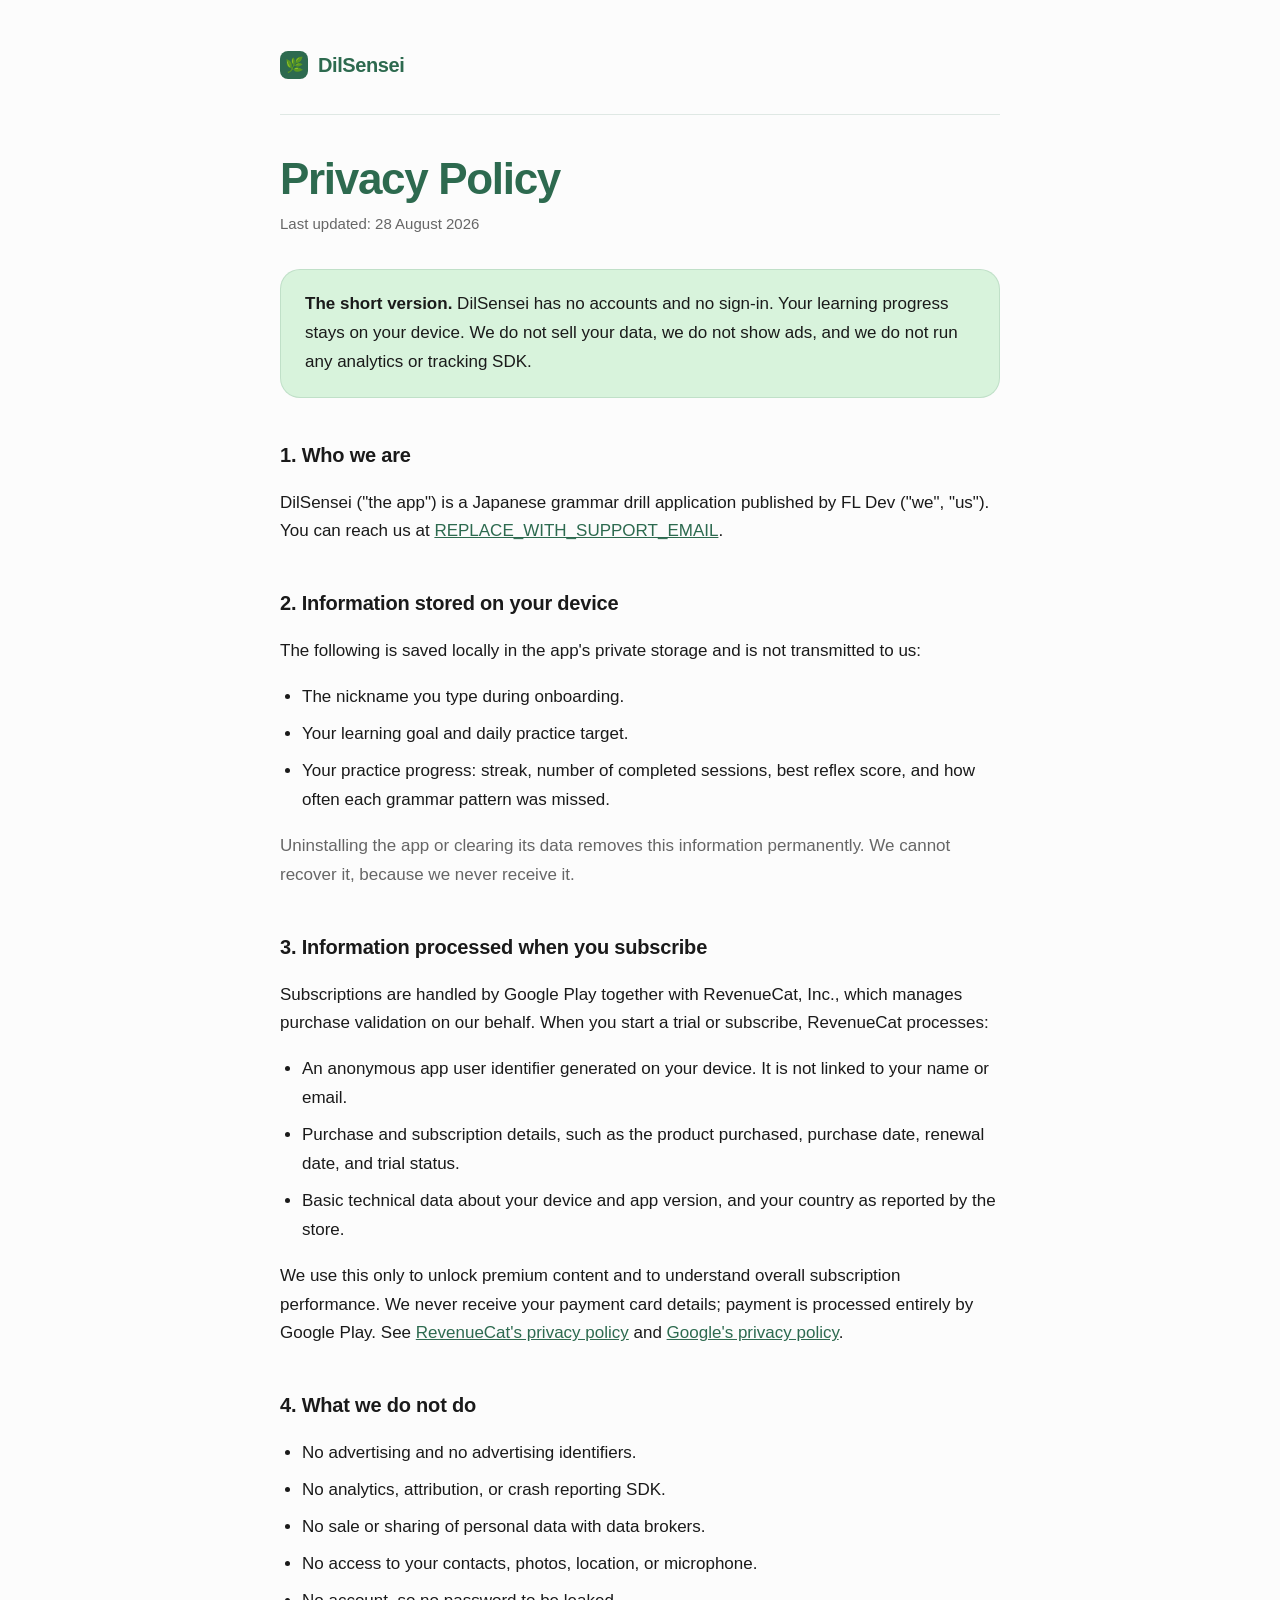
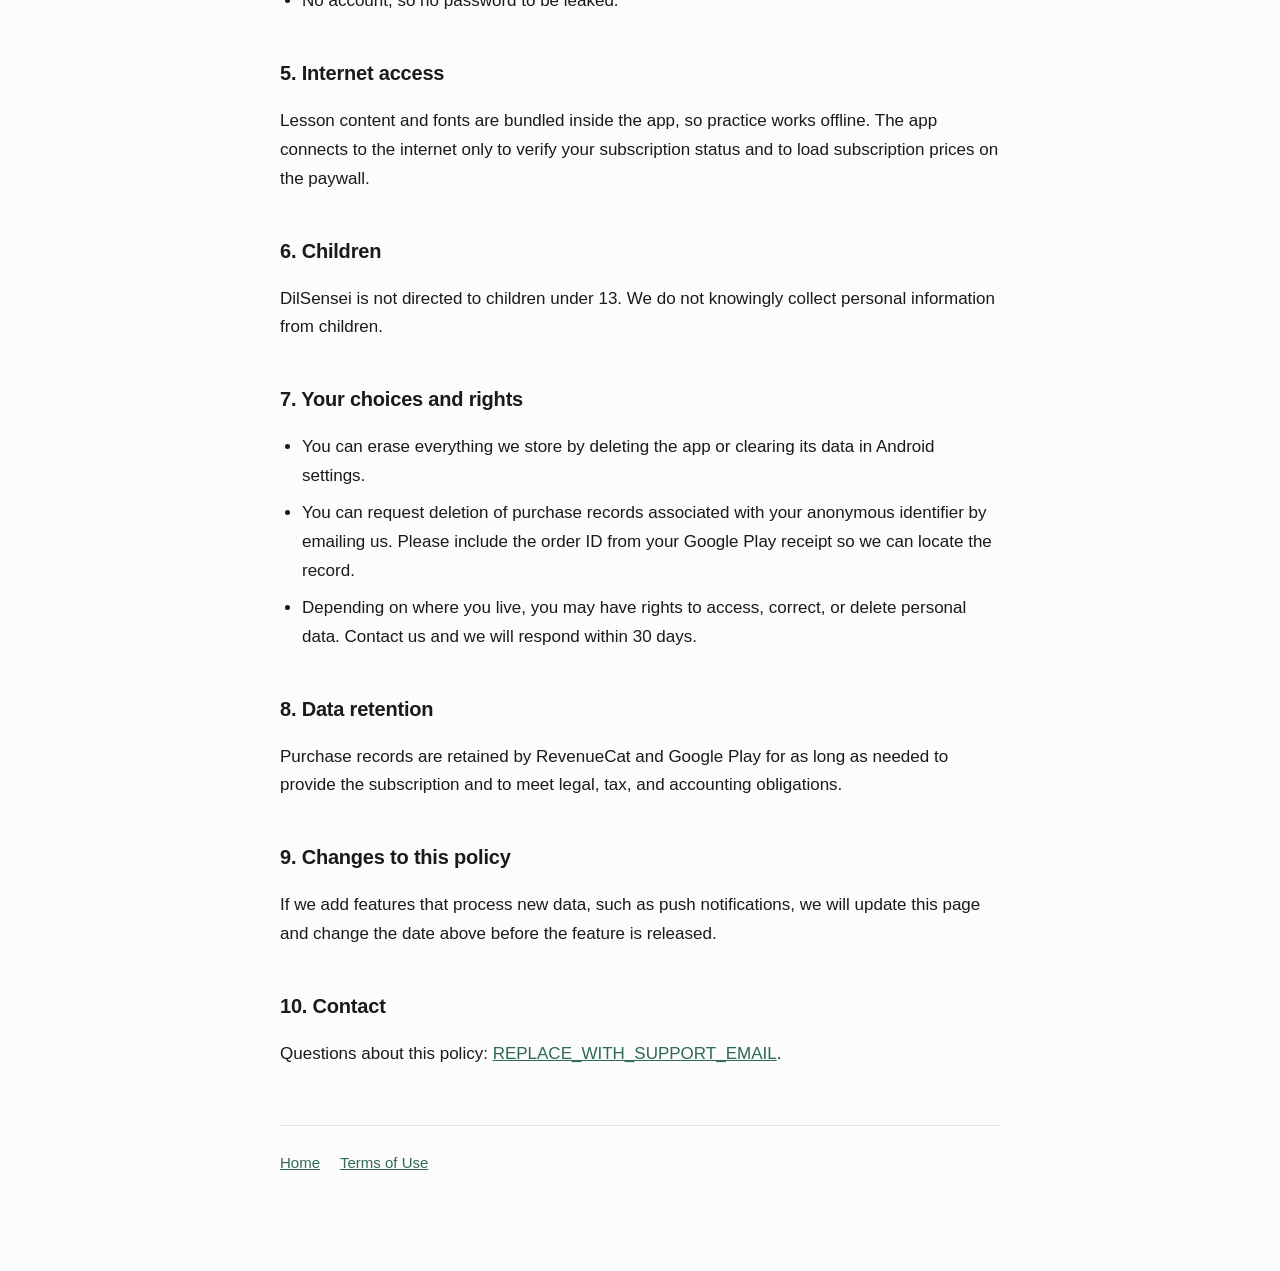
==== docs/privacy.html @ 4e3a9a5a "first init" ====
<!DOCTYPE html>
<html lang="en">
  <head>
    <meta charset="utf-8" />
    <meta name="viewport" content="width=device-width, initial-scale=1" />
    <title>Privacy Policy — DilSensei</title>
    <meta
      name="description"
      content="Privacy Policy for DilSensei, a Japanese grammar reflex drill app."
    />
    <link rel="stylesheet" href="style.css" />
  </head>
  <body>
    <div class="wrap">
      <header>
        <a class="brand" href="index.html">
          <span class="leaf" aria-hidden="true">&#127807;</span> DilSensei
        </a>
      </header>

      <main>
        <h1>Privacy Policy</h1>
        <p class="updated">Last updated: 28 August 2026</p>

        <div class="callout">
          <p>
            <strong>The short version.</strong> DilSensei has no accounts and no
            sign-in. Your learning progress stays on your device. We do not sell
            your data, we do not show ads, and we do not run any analytics or
            tracking SDK.
          </p>
        </div>

        <h2>1. Who we are</h2>
        <p>
          DilSensei ("the app") is a Japanese grammar drill application published
          by FL Dev ("we", "us"). You can reach us at
          <a href="mailto:REPLACE_WITH_SUPPORT_EMAIL"
            >REPLACE_WITH_SUPPORT_EMAIL</a
          >.
        </p>

        <h2>2. Information stored on your device</h2>
        <p>
          The following is saved locally in the app's private storage and is not
          transmitted to us:
        </p>
        <ul>
          <li>The nickname you type during onboarding.</li>
          <li>Your learning goal and daily practice target.</li>
          <li>
            Your practice progress: streak, number of completed sessions, best
            reflex score, and how often each grammar pattern was missed.
          </li>
        </ul>
        <p class="muted">
          Uninstalling the app or clearing its data removes this information
          permanently. We cannot recover it, because we never receive it.
        </p>

        <h2>3. Information processed when you subscribe</h2>
        <p>
          Subscriptions are handled by Google Play together with RevenueCat, Inc.,
          which manages purchase validation on our behalf. When you start a trial
          or subscribe, RevenueCat processes:
        </p>
        <ul>
          <li>
            An anonymous app user identifier generated on your device. It is not
            linked to your name or email.
          </li>
          <li>
            Purchase and subscription details, such as the product purchased,
            purchase date, renewal date, and trial status.
          </li>
          <li>
            Basic technical data about your device and app version, and your
            country as reported by the store.
          </li>
        </ul>
        <p>
          We use this only to unlock premium content and to understand overall
          subscription performance. We never receive your payment card details;
          payment is processed entirely by Google Play. See
          <a href="https://www.revenuecat.com/privacy/" rel="noopener"
            >RevenueCat's privacy policy</a
          >
          and
          <a href="https://policies.google.com/privacy" rel="noopener"
            >Google's privacy policy</a
          >.
        </p>

        <h2>4. What we do not do</h2>
        <ul>
          <li>No advertising and no advertising identifiers.</li>
          <li>No analytics, attribution, or crash reporting SDK.</li>
          <li>No sale or sharing of personal data with data brokers.</li>
          <li>No access to your contacts, photos, location, or microphone.</li>
          <li>No account, so no password to be leaked.</li>
        </ul>

        <h2>5. Internet access</h2>
        <p>
          Lesson content and fonts are bundled inside the app, so practice works
          offline. The app connects to the internet only to verify your
          subscription status and to load subscription prices on the paywall.
        </p>

        <h2>6. Children</h2>
        <p>
          DilSensei is not directed to children under 13. We do not knowingly
          collect personal information from children.
        </p>

        <h2>7. Your choices and rights</h2>
        <ul>
          <li>
            You can erase everything we store by deleting the app or clearing its
            data in Android settings.
          </li>
          <li>
            You can request deletion of purchase records associated with your
            anonymous identifier by emailing us. Please include the order ID from
            your Google Play receipt so we can locate the record.
          </li>
          <li>
            Depending on where you live, you may have rights to access, correct,
            or delete personal data. Contact us and we will respond within 30
            days.
          </li>
        </ul>

        <h2>8. Data retention</h2>
        <p>
          Purchase records are retained by RevenueCat and Google Play for as long
          as needed to provide the subscription and to meet legal, tax, and
          accounting obligations.
        </p>

        <h2>9. Changes to this policy</h2>
        <p>
          If we add features that process new data, such as push notifications,
          we will update this page and change the date above before the feature
          is released.
        </p>

        <h2>10. Contact</h2>
        <p>
          Questions about this policy:
          <a href="mailto:REPLACE_WITH_SUPPORT_EMAIL"
            >REPLACE_WITH_SUPPORT_EMAIL</a
          >.
        </p>
      </main>

      <footer>
        <a href="index.html">Home</a>
        <a href="terms.html">Terms of Use</a>
      </footer>
    </div>
  </body>
</html>
---- docs/style.css ----
:root {
  --background: #fcfcfc;
  --primary: #2d6a4f;
  --secondary: #d8f3dc;
  --text: #1a1a1a;
  --muted: #666666;
  --border: rgba(45, 106, 79, 0.14);
}

* {
  box-sizing: border-box;
}

body {
  margin: 0;
  padding: 0 24px 96px;
  background: var(--background);
  color: var(--text);
  font-family:
    "Plus Jakarta Sans", -apple-system, BlinkMacSystemFont, "Segoe UI", Roboto,
    Helvetica, Arial, sans-serif;
  font-size: 17px;
  line-height: 1.7;
  -webkit-font-smoothing: antialiased;
}

.wrap {
  max-width: 720px;
  margin: 0 auto;
}

header {
  padding: 48px 0 32px;
  border-bottom: 1px solid var(--border);
  margin-bottom: 40px;
}

.brand {
  display: inline-flex;
  align-items: center;
  gap: 10px;
  text-decoration: none;
  color: var(--primary);
  font-weight: 700;
  letter-spacing: -0.02em;
  font-size: 20px;
}

.leaf {
  width: 28px;
  height: 28px;
  border-radius: 8px;
  background: var(--primary);
  display: inline-flex;
  align-items: center;
  justify-content: center;
  color: var(--secondary);
  font-size: 15px;
}

h1 {
  font-size: clamp(32px, 6vw, 44px);
  line-height: 1.1;
  letter-spacing: -0.03em;
  margin: 24px 0 8px;
  color: var(--primary);
}

h2 {
  font-size: 20px;
  letter-spacing: -0.01em;
  margin: 40px 0 8px;
}

.updated {
  color: var(--muted);
  font-size: 15px;
  margin: 0 0 8px;
}

p,
li {
  color: var(--text);
}

.muted {
  color: var(--muted);
}

ul {
  padding-left: 22px;
}

li {
  margin-bottom: 8px;
}

a {
  color: var(--primary);
}

.callout {
  background: var(--secondary);
  border: 1px solid var(--border);
  border-radius: 20px;
  padding: 20px 24px;
  margin: 32px 0;
}

.callout p {
  margin: 0;
}

footer {
  margin-top: 56px;
  padding-top: 24px;
  border-top: 1px solid var(--border);
  color: var(--muted);
  font-size: 15px;
  display: flex;
  gap: 20px;
  flex-wrap: wrap;
}

.card-grid {
  display: grid;
  gap: 12px;
  margin-top: 28px;
}

.card {
  display: block;
  padding: 20px 24px;
  border: 1px solid var(--border);
  border-radius: 20px;
  text-decoration: none;
  color: var(--text);
  background: #ffffff;
  transition: border-color 160ms ease;
}

.card:hover {
  border-color: var(--primary);
}

.card strong {
  display: block;
  color: var(--primary);
  margin-bottom: 2px;
}
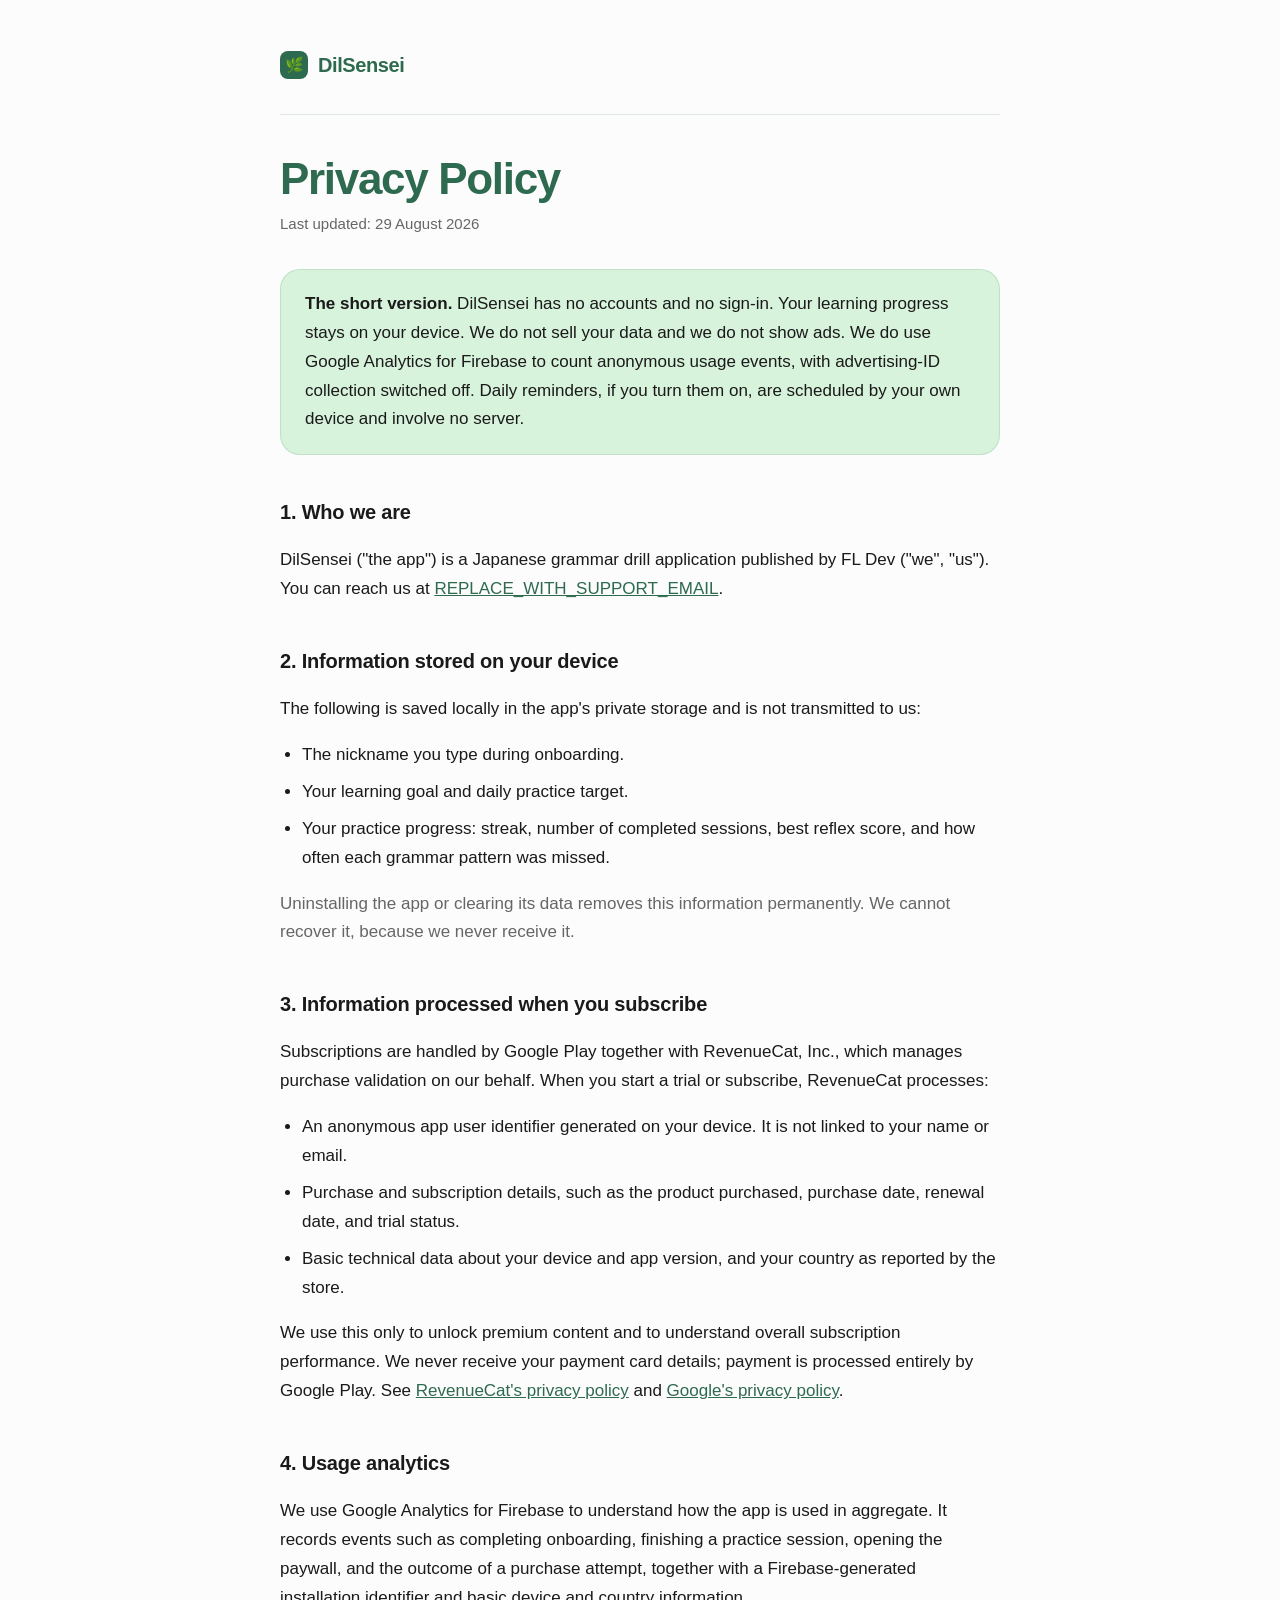
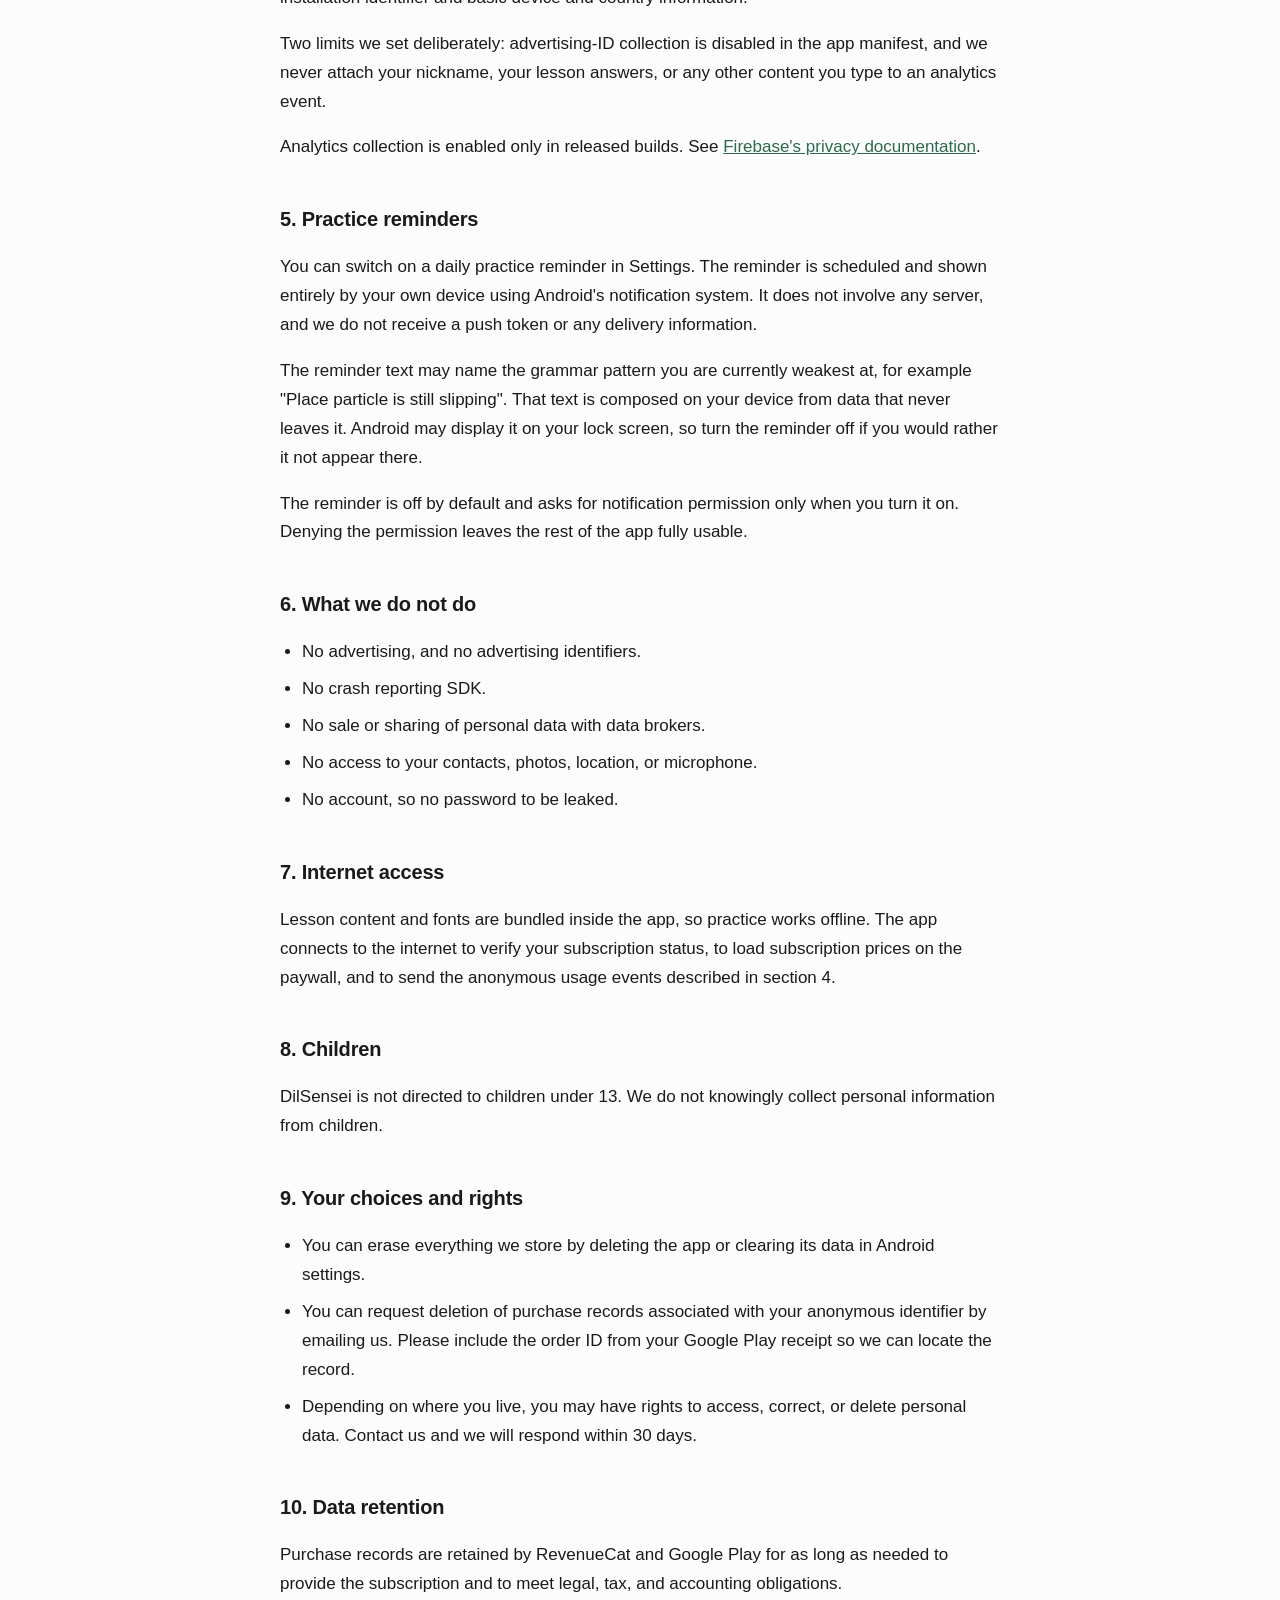
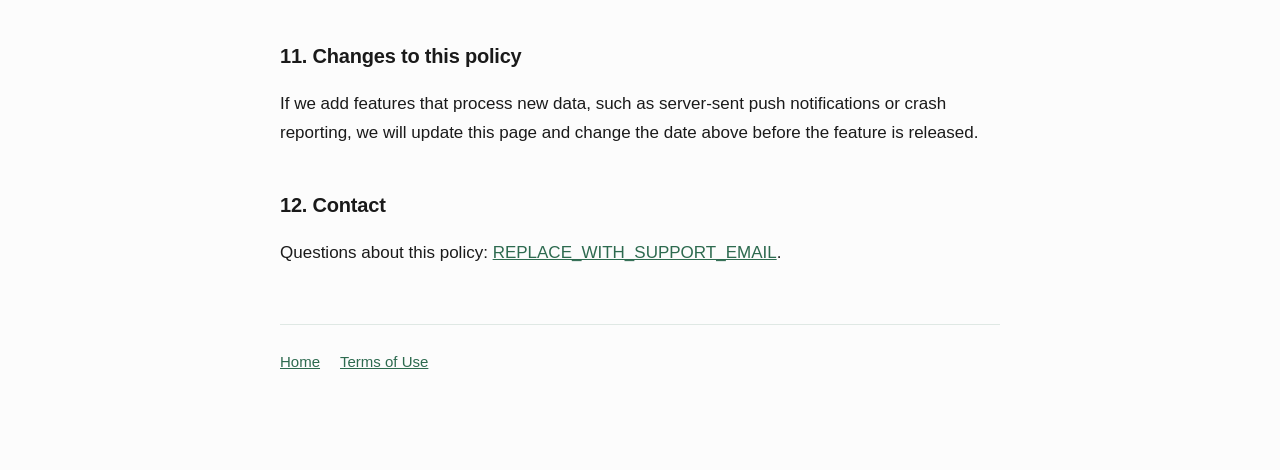
==== commit 1c231934: "update" ====
--- a/docs/privacy.html
+++ b/docs/privacy.html
@@ -20,14 +20,16 @@
 
       <main>
         <h1>Privacy Policy</h1>
-        <p class="updated">Last updated: 28 August 2026</p>
+        <p class="updated">Last updated: 29 August 2026</p>
 
         <div class="callout">
           <p>
             <strong>The short version.</strong> DilSensei has no accounts and no
             sign-in. Your learning progress stays on your device. We do not sell
-            your data, we do not show ads, and we do not run any analytics or
-            tracking SDK.
+            your data and we do not show ads. We do use Google Analytics for
+            Firebase to count anonymous usage events, with advertising-ID
+            collection switched off. Daily reminders, if you turn them on, are
+            scheduled by your own device and involve no server.
           </p>
         </div>
 
@@ -91,29 +93,70 @@
           >.
         </p>
 
-        <h2>4. What we do not do</h2>
-        <ul>
-          <li>No advertising and no advertising identifiers.</li>
-          <li>No analytics, attribution, or crash reporting SDK.</li>
+        <h2>4. Usage analytics</h2>
+        <p>
+          We use Google Analytics for Firebase to understand how the app is used
+          in aggregate. It records events such as completing onboarding,
+          finishing a practice session, opening the paywall, and the outcome of a
+          purchase attempt, together with a Firebase-generated installation
+          identifier and basic device and country information.
+        </p>
+        <p>
+          Two limits we set deliberately: advertising-ID collection is disabled in
+          the app manifest, and we never attach your nickname, your lesson
+          answers, or any other content you type to an analytics event.
+        </p>
+        <p>
+          Analytics collection is enabled only in released builds. See
+          <a href="https://firebase.google.com/support/privacy" rel="noopener"
+            >Firebase's privacy documentation</a
+          >.
+        </p>
+
+        <h2>5. Practice reminders</h2>
+        <p>
+          You can switch on a daily practice reminder in Settings. The reminder is
+          scheduled and shown entirely by your own device using Android's
+          notification system. It does not involve any server, and we do not
+          receive a push token or any delivery information.
+        </p>
+        <p>
+          The reminder text may name the grammar pattern you are currently
+          weakest at, for example "Place particle is still slipping". That text is
+          composed on your device from data that never leaves it. Android may
+          display it on your lock screen, so turn the reminder off if you would
+          rather it not appear there.
+        </p>
+        <p>
+          The reminder is off by default and asks for notification permission only
+          when you turn it on. Denying the permission leaves the rest of the app
+          fully usable.
+        </p>
+
+        <h2>6. What we do not do</h2>
+        <ul>
+          <li>No advertising, and no advertising identifiers.</li>
+          <li>No crash reporting SDK.</li>
           <li>No sale or sharing of personal data with data brokers.</li>
           <li>No access to your contacts, photos, location, or microphone.</li>
           <li>No account, so no password to be leaked.</li>
         </ul>
 
-        <h2>5. Internet access</h2>
+        <h2>7. Internet access</h2>
         <p>
           Lesson content and fonts are bundled inside the app, so practice works
-          offline. The app connects to the internet only to verify your
-          subscription status and to load subscription prices on the paywall.
-        </p>
-
-        <h2>6. Children</h2>
+          offline. The app connects to the internet to verify your subscription
+          status, to load subscription prices on the paywall, and to send the
+          anonymous usage events described in section 4.
+        </p>
+
+        <h2>8. Children</h2>
         <p>
           DilSensei is not directed to children under 13. We do not knowingly
           collect personal information from children.
         </p>
 
-        <h2>7. Your choices and rights</h2>
+        <h2>9. Your choices and rights</h2>
         <ul>
           <li>
             You can erase everything we store by deleting the app or clearing its
@@ -131,21 +174,21 @@
           </li>
         </ul>
 
-        <h2>8. Data retention</h2>
+        <h2>10. Data retention</h2>
         <p>
           Purchase records are retained by RevenueCat and Google Play for as long
           as needed to provide the subscription and to meet legal, tax, and
           accounting obligations.
         </p>
 
-        <h2>9. Changes to this policy</h2>
-        <p>
-          If we add features that process new data, such as push notifications,
-          we will update this page and change the date above before the feature
-          is released.
-        </p>
-
-        <h2>10. Contact</h2>
+        <h2>11. Changes to this policy</h2>
+        <p>
+          If we add features that process new data, such as server-sent push
+          notifications or crash reporting, we will update this page and change
+          the date above before the feature is released.
+        </p>
+
+        <h2>12. Contact</h2>
         <p>
           Questions about this policy:
           <a href="mailto:REPLACE_WITH_SUPPORT_EMAIL"
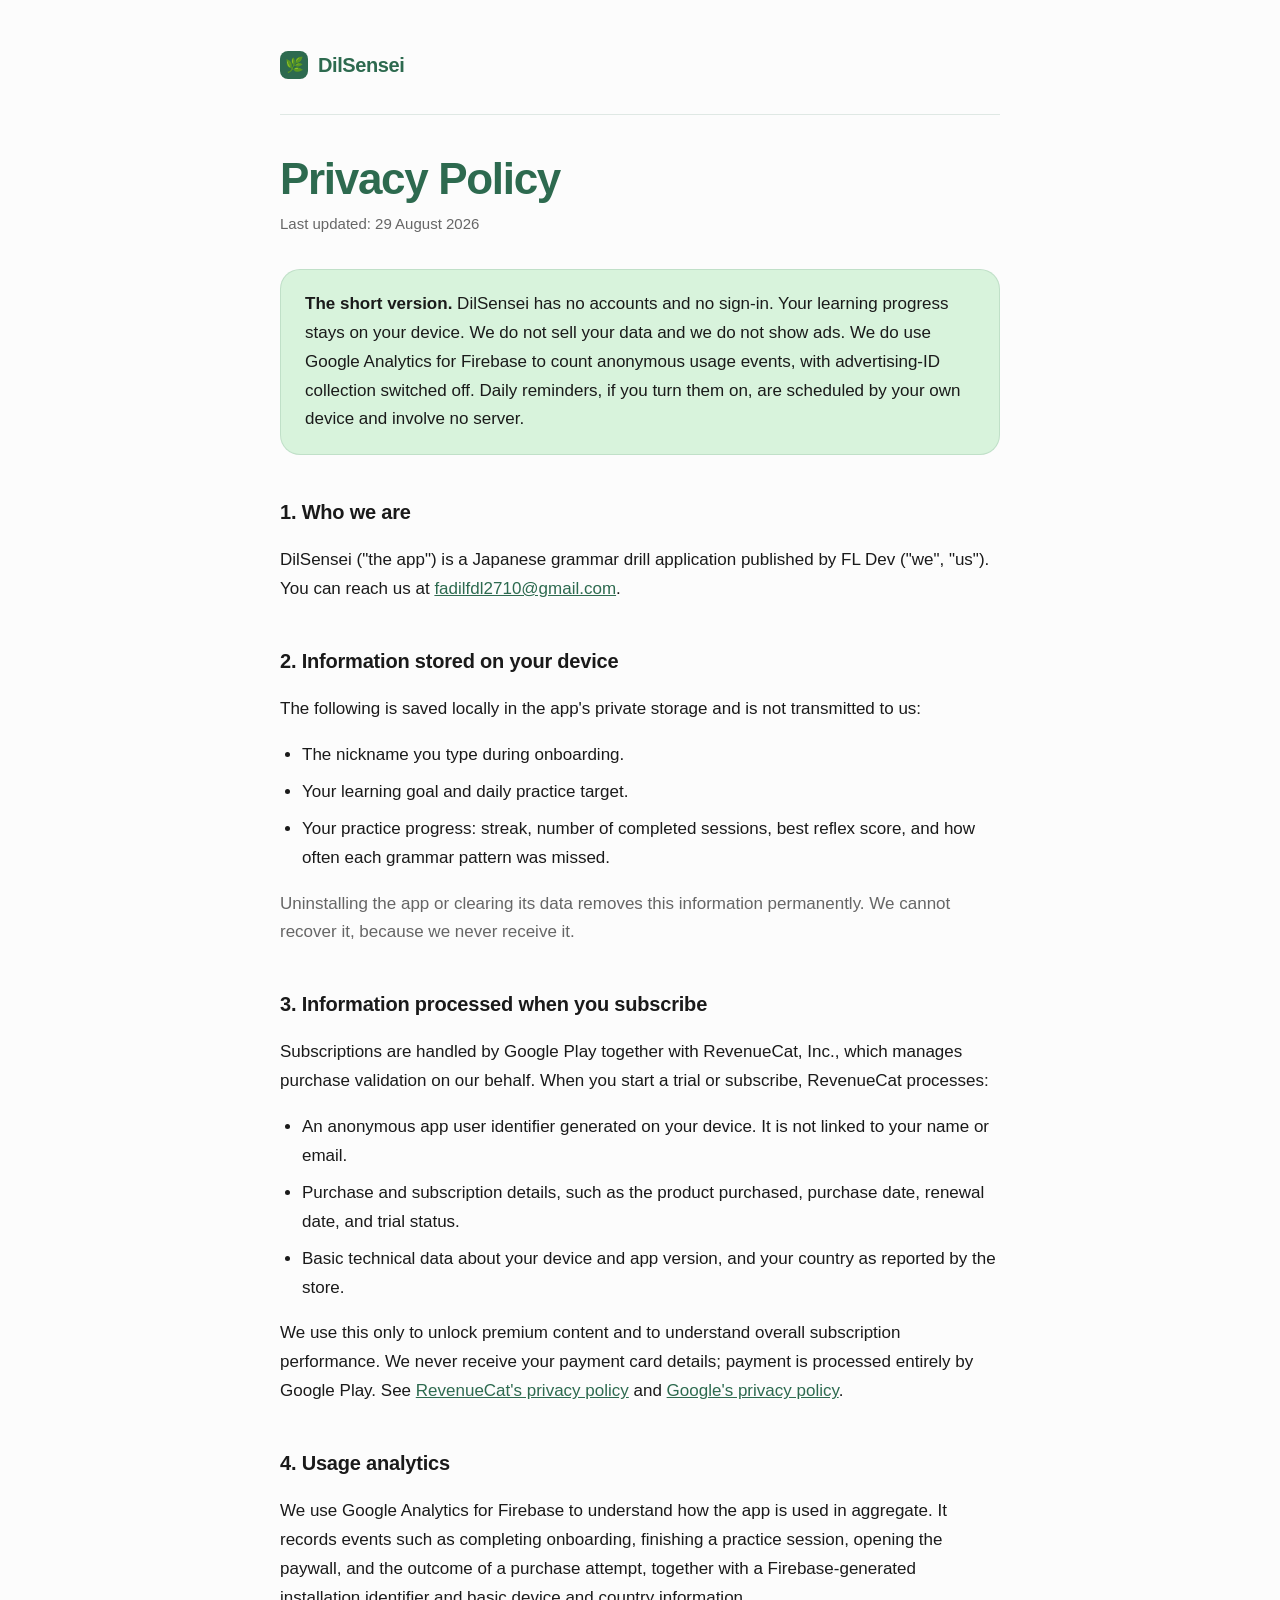
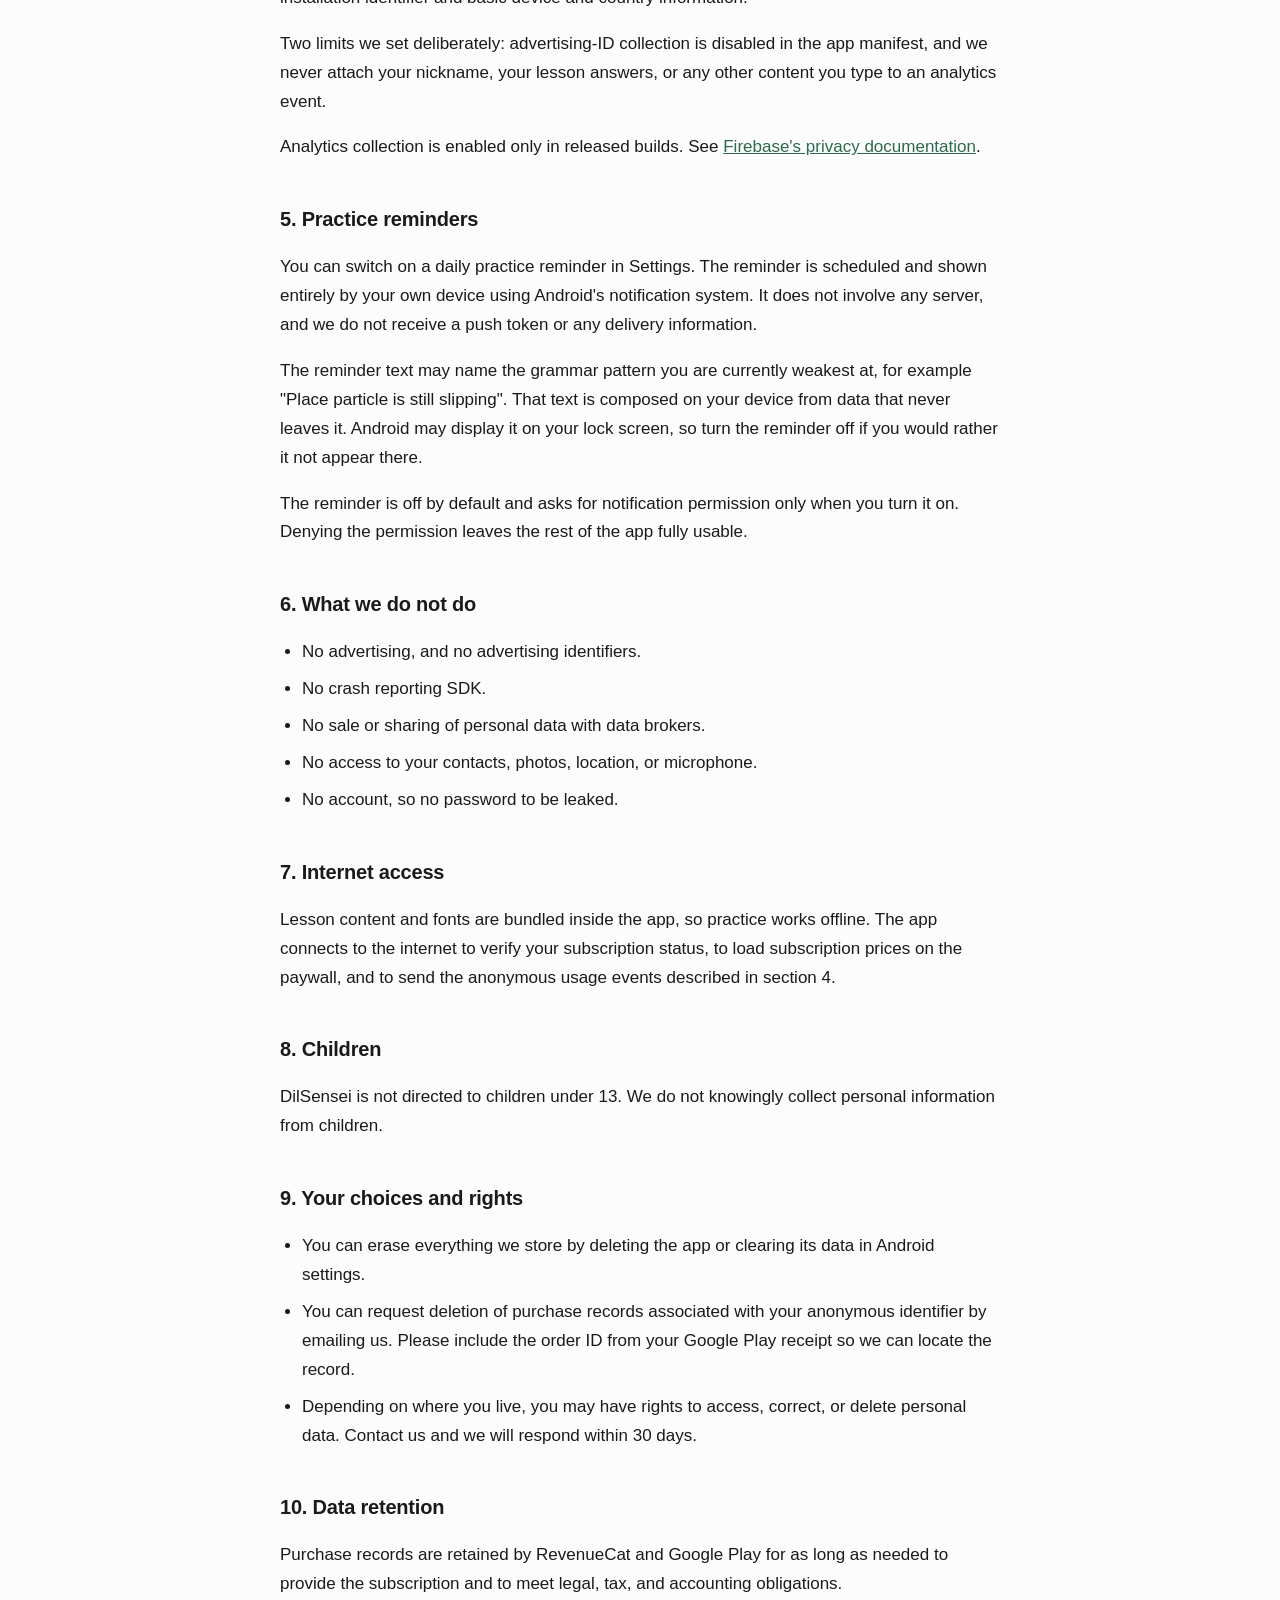
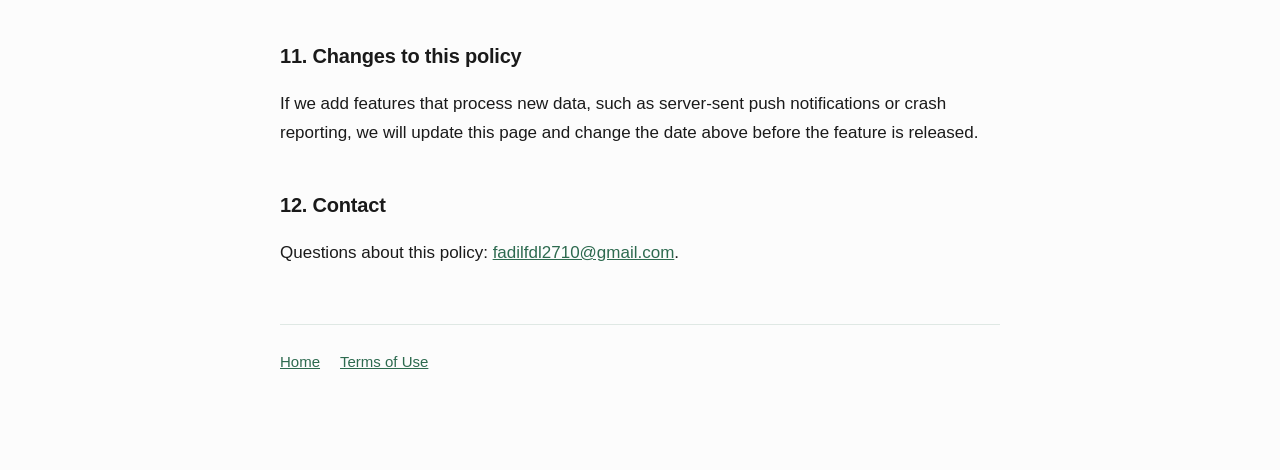
==== commit 2e6599c4: "jusjih" ====
--- a/docs/privacy.html
+++ b/docs/privacy.html
@@ -37,8 +37,8 @@
         <p>
           DilSensei ("the app") is a Japanese grammar drill application published
           by FL Dev ("we", "us"). You can reach us at
-          <a href="mailto:REPLACE_WITH_SUPPORT_EMAIL"
-            >REPLACE_WITH_SUPPORT_EMAIL</a
+          <a href="mailto:fadilfdl2710@gmail.com"
+            >fadilfdl2710@gmail.com</a
           >.
         </p>
 
@@ -191,8 +191,8 @@
         <h2>12. Contact</h2>
         <p>
           Questions about this policy:
-          <a href="mailto:REPLACE_WITH_SUPPORT_EMAIL"
-            >REPLACE_WITH_SUPPORT_EMAIL</a
+          <a href="mailto:fadilfdl2710@gmail.com"
+            >fadilfdl2710@gmail.com</a
           >.
         </p>
       </main>
